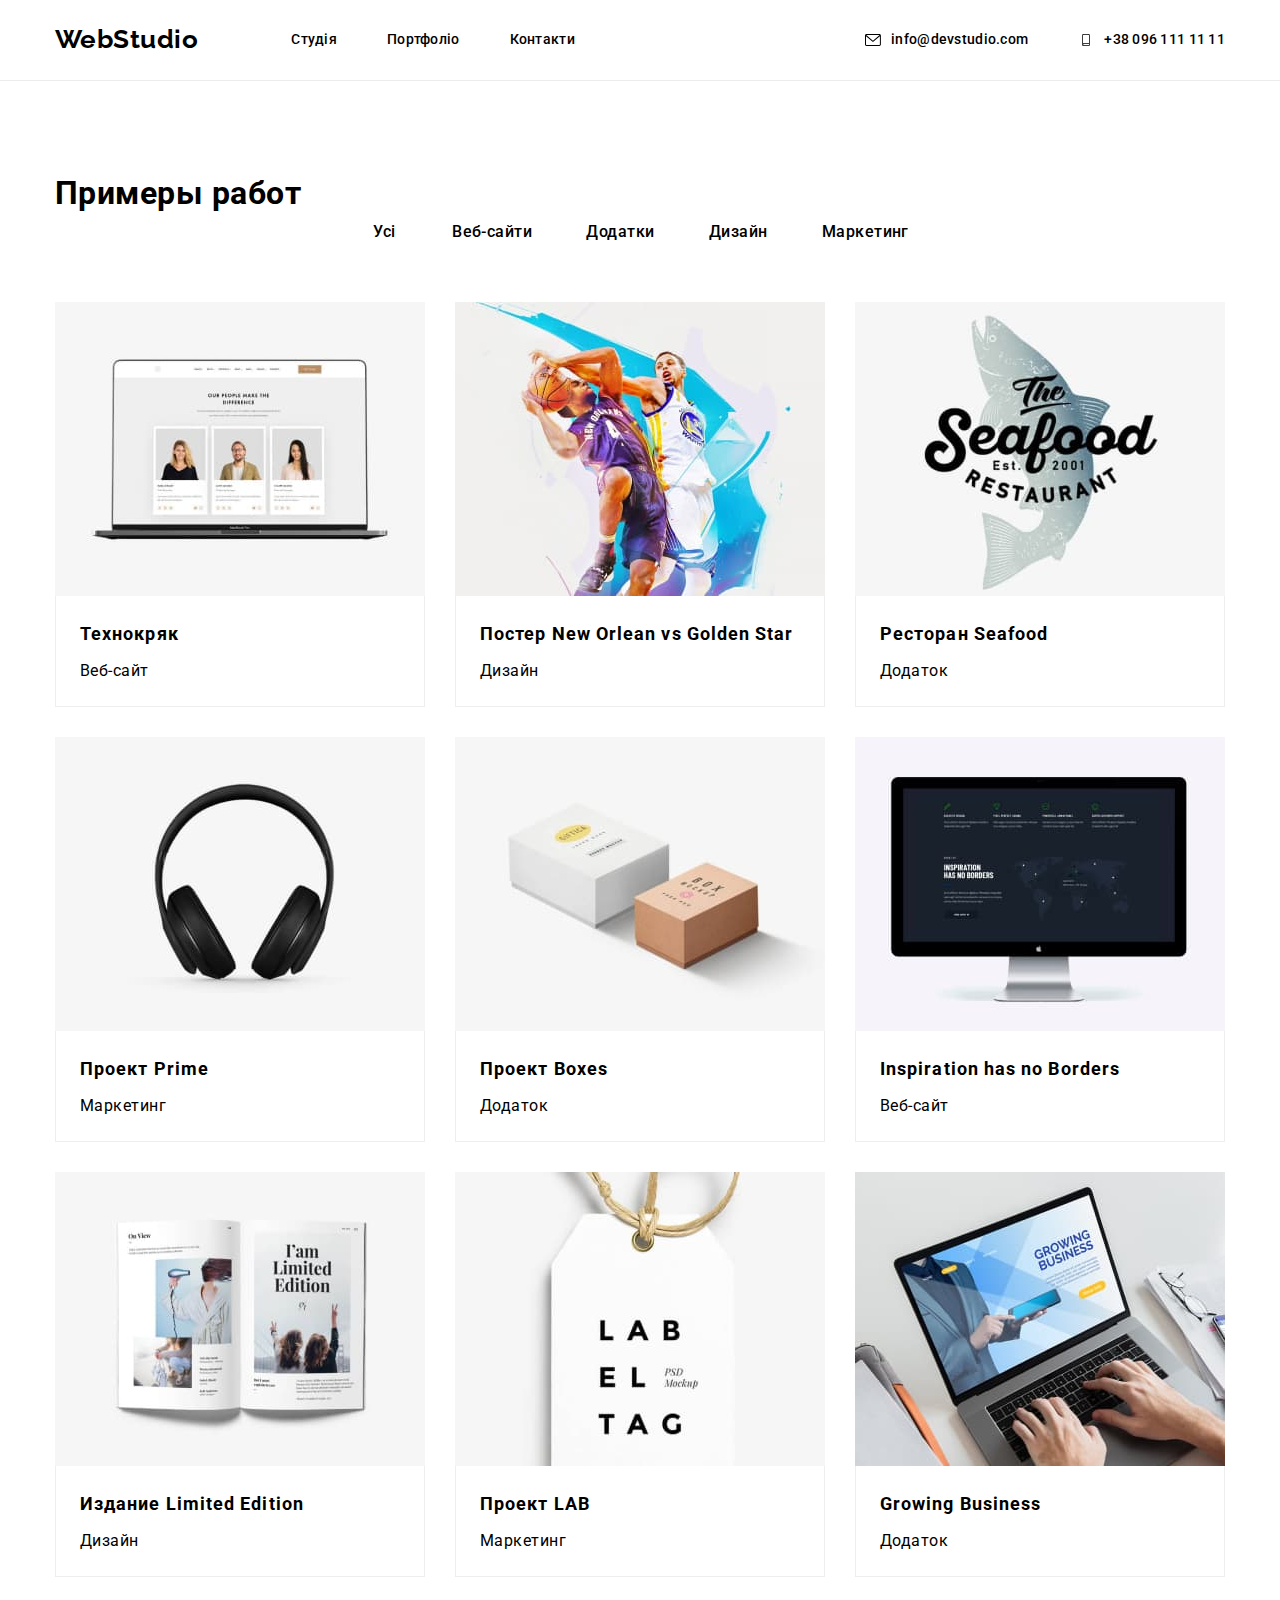
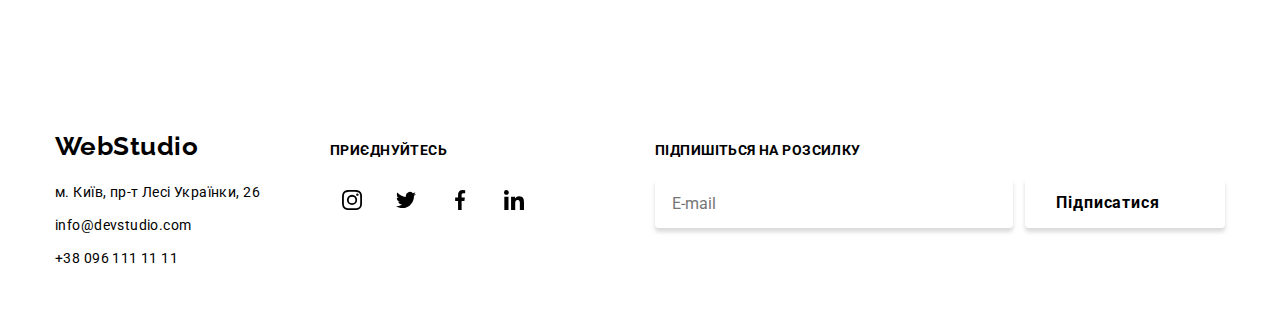
==== portfolio.html @ 13241684 "add new folders" ====
<!DOCTYPE html>
<html lang="uk">
  <head>
    <meta charset="UTF-8" />
    <meta http-equiv="X-UA-Compatible" content="IE=edge" />
    <meta name="viewport" content="width=device-width, initial-scale=1.0" />
    <title>Студія</title>
    <link rel="preconnect" href="https://fonts.googleapis.com" />
    <link rel="preconnect" href="https://fonts.gstatic.com" crossorigin />
    <link
      href="https://fonts.googleapis.com/css2?family=Raleway:wght@700&family=Roboto:wght@400;500;700;900&display=swap"
      rel="stylesheet"
    />
    <link
      rel="stylesheet"
      href="https://cdnjs.cloudflare.com/ajax/libs/modern-normalize/1.1.0/modern-normalize.min.css"
    />
    <link rel="stylesheet" href="./css/styles.css" />
  </head>
  <body>
    <!--Шапка-->
    <header class="header">
      <div class="container header-container">
        <nav class="header-nav">
          <a class="logo" href="./index.html" lang="en"
            >Web<span class="logo-studio">Studio</span>
          </a>
          <ul class="header-list list">
            <li class="header-item">
              <a class="header-link link" href="./index.html">Студія</a>
            </li>
            <li class="header-item">
              <a class="header-link current link" href="./portfolio.html">Портфоліо</a>
            </li>
            <li class="header-item">
              <a class="header-link link" href="#">Контакти</a>
            </li>
          </ul>
        </nav>
        <div class="header-conect">
          <ul class="header-contacts list">
            <li class="header-contacts-item">
              <a class="header-contacts-list link" href="mailto:info@devstudio.com">
                <svg class="mail-icon" width="16" height="12">
                  <use href="./images/symbol-defs.svg#icon-mail"></use>
                </svg>
                info@devstudio.com
              </a>
            </li>
            <li class="header-contacts-item">
              <a class="header-contacts-list link" href="tel:+380961111111">
                <svg class="phone-icon" width="16" height="12">
                  <use href="./images/symbol-defs.svg#icon-phone"></use>
                </svg>
                +38 096 111 11 11
              </a>
            </li>
          </ul>
        </div>
      </div>
    </header>
    <!-- Основной контент -->
    <main>
      <section class="portfolio-section">
        <div class="container">
          <h1 class="visually-hidden">Примеры работ</h1>
          <ul class="portfolio-btn-list list">
            <li class="portfolio-btn-item">
              <button class="portfolio-btn" type="button">Усі</button>
            </li>
            <li class="portfolio-btn-item">
              <button class="portfolio-btn" type="button">Веб-сайти</button>
            </li>
            <li class="portfolio-btn-item">
              <button class="portfolio-btn" type="button">Додатки</button>
            </li>
            <li class="portfolio-btn-item">
              <button class="portfolio-btn" type="button">Дизайн</button>
            </li>
            <li class="portfolio-btn-item">
              <button class="portfolio-btn" type="button">Маркетинг</button>
            </li>
          </ul>
          <ul class="portfolio-list list">
            <li class="portfolio-item">
              <a href="#" class="portfolio-link link">
                <div class="portfolio-thumb">
                  <img
                    src="./images/tekhnokriak.jpg"
                    alt="открытый ноутбук с сайтом Технокряк"
                    width="370"
                    height="294"
                  />
                  <p class="description">
                    Ресурс пропонує комплексні пропозиції з різним рівнем функціоналу та сервісів.
                    Все це дозволить відвідувачу отримати вичерпні відомості про компанію чи
                    приватну особу.
                  </p>
                </div>
                <div class="portfolio-container">
                  <h2 class="portfolio-title">Технокряк</h2>
                  <p class="portfolio-text">Веб-сайт</p>
                </div>
              </a>
            </li>
            <li class="portfolio-item">
              <a href="#" class="portfolio-link link">
                <div class="portfolio-thumb">
                  <img
                    src="./images/poster.jpg"
                    alt="парни играют в баскетбол"
                    width="370"
                    height="294"
                  />
                  <p class="description">
                    Ресурс пропонує комплексні пропозиції з різним рівнем функціоналу та сервісів.
                    Все це дозволить відвідувачу отримати вичерпні відомості про компанію чи
                    приватну особу.
                  </p>
                </div>
                <div class="portfolio-container">
                  <h2 class="portfolio-title">Постер New Orlean vs Golden Star</h2>
                  <p class="portfolio-text">Дизайн</p>
                </div>
              </a>
            </li>
            <li class="portfolio-item">
              <a href="#" class="portfolio-link link">
                <div class="portfolio-thumb">
                  <img
                    src="./images/seafood.jpg"
                    alt="логотип ресторана Seafood"
                    width="370"
                    height="294"
                  />
                  <p class="description">
                    Ресурс пропонує комплексні пропозиції з різним рівнем функціоналу та сервісів.
                    Все це дозволить відвідувачу отримати вичерпні відомості про компанію чи
                    приватну особу.
                  </p>
                </div>
                <div class="portfolio-container">
                  <h2 class="portfolio-title">Ресторан Seafood</h2>
                  <p class="portfolio-text">Додаток</p>
                </div>
              </a>
            </li>
            <li class="portfolio-item">
              <a href="#" class="portfolio-link link">
                <div class="portfolio-thumb">
                  <img src="./images/prime.jpg" alt="наушники" width="370" height="294" />
                  <p class="description">
                    Ресурс пропонує комплексні пропозиції з різним рівнем функціоналу та сервісів.
                    Все це дозволить відвідувачу отримати вичерпні відомості про компанію чи
                    приватну особу.
                  </p>
                </div>
                <div class="portfolio-container">
                  <h2 class="portfolio-title">Проект Prime</h2>
                  <p class="portfolio-text">Маркетинг</p>
                </div>
              </a>
            </li>
            <li class="portfolio-item">
              <a href="#" class="portfolio-link link">
                <div class="portfolio-thumb">
                  <img src="./images/boxes.jpg" alt="две коробки" width="370" height="294" />
                  <p class="description">
                    Ресурс пропонує комплексні пропозиції з різним рівнем функціоналу та сервісів.
                    Все це дозволить відвідувачу отримати вичерпні відомості про компанію чи
                    приватну особу.
                  </p>
                </div>
                <div class="portfolio-container">
                  <h2 class="portfolio-title">Проект Boxes</h2>
                  <p class="portfolio-text">Додаток</p>
                </div>
              </a>
            </li>
            <li class="portfolio-item">
              <a href="#" class="portfolio-link link">
                <div class="portfolio-thumb">
                  <img
                    src="./images/monitor.jpg"
                    alt="компьютерный монитор"
                    width="370"
                    height="294"
                  />
                  <p class="description">
                    Ресурс пропонує комплексні пропозиції з різним рівнем функціоналу та сервісів.
                    Все це дозволить відвідувачу отримати вичерпні відомості про компанію чи
                    приватну особу.
                  </p>
                </div>
                <div class="portfolio-container">
                  <h2 class="portfolio-title">Inspiration has no Borders</h2>
                  <p class="portfolio-text">Веб-сайт</p>
                </div>
              </a>
            </li>
            <li class="portfolio-item">
              <a href="#" class="portfolio-link link">
                <div class="portfolio-thumb">
                  <img src="./images/book.jpg" alt="открытая книга" width="370" height="294" />
                  <p class="description">
                    Ресурс пропонує комплексні пропозиції з різним рівнем функціоналу та сервісів.
                    Все це дозволить відвідувачу отримати вичерпні відомості про компанію чи
                    приватну особу.
                  </p>
                </div>
                <div class="portfolio-container">
                  <h2 class="portfolio-title">Издание Limited Edition</h2>
                  <p class="portfolio-text">Дизайн</p>
                </div>
              </a>
            </li>
            <li class="portfolio-item">
              <a href="#" class="portfolio-link link">
                <div class="portfolio-thumb">
                  <img src="./images/lab.jpg" alt="этикетка LAB" width="370" height="294" />
                  <p class="description">
                    Ресурс пропонує комплексні пропозиції з різним рівнем функціоналу та сервісів.
                    Все це дозволить відвідувачу отримати вичерпні відомості про компанію чи
                    приватну особу.
                  </p>
                </div>
                <div class="portfolio-container">
                  <h2 class="portfolio-title">Проект LAB</h2>
                  <p class="portfolio-text">Маркетинг</p>
                </div>
              </a>
            </li>
            <li class="portfolio-item">
              <a href="#" class="portfolio-link link">
                <div class="portfolio-thumb">
                  <img
                    src="./images/business.jpg"
                    alt="человек работает на макбуке"
                    width="370"
                    height="294"
                  />
                  <p class="description">
                    Ресурс пропонує комплексні пропозиції з різним рівнем функціоналу та сервісів.
                    Все це дозволить відвідувачу отримати вичерпні відомості про компанію чи
                    приватну особу.
                  </p>
                </div>
                <div class="portfolio-container">
                  <h2 class="portfolio-title">Growing Business</h2>
                  <p class="portfolio-text">Додаток</p>
                </div>
              </a>
            </li>
          </ul>
        </div>
      </section>
    </main>
    <footer class="footer">
      <div class="container-footer container">
        <div class="address-container">
          <a class="footer-logo" href="./index.html" lang="en"
            >Web<span class="logo-white">Studio</span>
          </a>
          <address class="footer-addres">
            <ul class="footer-contacts-list list">
              <li class="footer-contacts-item">
                <a
                  class="footer-addres-link link"
                  href="https://goo.gl/maps/2r5H82L8zbBqU4vVA"
                  target="_blank"
                  rel="noopener noreferrer nofollow"
                  >м. Київ, пр-т Лесі Українки, 26</a
                >
              </li>
              <li class="footer-contacts-item">
                <a class="footer-contacts-link link" href="mailto:info@devstudio.com"
                  >info@devstudio.com</a
                >
              </li>
              <li class="footer-contacts-item">
                <a class="footer-contacts-link link" href="tel:+380961111111">+38 096 111 11 11</a>
              </li>
            </ul>
          </address>
        </div>
        <div class="join">
          <p class="join-title">приєднуйтесь</p>
          <ul class="join-list list">
            <li class="join-item">
              <a class="join-soc-link" href="#">
                <svg class="join-icon" width="20px" height="20px">
                  <use href="./images/symbol-defs.svg#icon-instagram"></use>
                </svg>
              </a>
            </li>
            <li class="join-item">
              <a class="join-soc-link" href="#">
                <svg class="join-icon" width="20px" height="20px">
                  <use href="./images/symbol-defs.svg#icon-twitter"></use>
                </svg>
              </a>
            </li>
            <li class="join-item">
              <a class="join-soc-link" href="#">
                <svg class="join-icon" width="20px" height="20px">
                  <use href="./images/symbol-defs.svg#icon-facebook"></use>
                </svg>
              </a>
            </li>
            <li class="join-item">
              <a class="join-soc-link" href="#">
                <svg class="join-icon" width="20px" height="20px">
                  <use href="./images/symbol-defs.svg#icon-linkedin"></use>
                </svg>
              </a>
            </li>
          </ul>
        </div>
        <div class="footer-submit">
          <p class="footer-submit-text">Підпишіться на розсилку</p>
          <form class="footer-submit-form">
            <label class="footer-submit-label" for="mail"></label>
            <input
              class="footer-submit-input"
              type="email"
              name="email"
              id="mail"
              required
              placeholder="E-mail"
            />
            <button class="footer-submit-btn" type="submit">
              Підписатися
              <svg class="footer-modal-icon" width="24px" height="24px">
                <use href="./images/symbol-defs.svg#icon-icon-send"></use>
              </svg>
            </button>
          </form>
        </div>
      </div>
    </footer>
  </body>
</html>
---- css/styles.css ----
body {
  font-family: 'Roboto', sans-serif;
  letter-spacing: 0.03em;
  background-color: var(--white-background-color);
  color: var(--main-text-color);
}
/*--- убираем точки у списков ---*/
.list {
  list-style: none;
}
/*--- убираем подчеркивание ссылок ---*/
.link,
.logo {
  text-decoration: none;
}

/*---кнопки---*/
.hero-btn,
.portfolio-btn {
  font-family: inherit;
  cursor: pointer;
}
/*---глобальный сброс margin, padding */
p,
h1,
h2,
h3,
h4,
h5,
h6 {
  margin: 0;
}

ul,
ol {
  margin: 0;
  padding-left: 0;
  list-style: none;
}

a {
  color: currentColor;
  text-decoration: none;
}

img {
  display: block;
  max-width: 100%;
  height: auto;
}

.container {
  width: 1200px;
  margin-left: auto;
  margin-right: auto;
  padding-left: 15px;
  padding-right: 15px;
  /*outline: 2px solid tomato;*/
}
/*--шапка--*/
/*---логотип---*/
.logo {
  font-family: 'Raleway', sans-serif;
  font-weight: 700;
  font-size: 26px;
  line-height: 1.19;
  color: var(--accent-color);
  align-items: center;
  text-align: center;
  margin-right: 93px;
  padding-top: 24px;
  padding-bottom: 25px;
}
.logo-studio {
  color: var(--black-logo-color);
}
.header {
  border-bottom: 1px solid #ececec;
}
.header-nav {
  display: flex;
  align-items: center;
}
.header-container {
  display: flex;
  align-items: center;
}
.header-list {
  display: flex;
  gap: 50px;
}
.header-link,
.header-contacts-list {
  display: block;
  padding-top: 32px;
  padding-bottom: 32px;
}
.header-link {
  font-weight: 500;
  font-size: 14px;
  line-height: 1.14;
  letter-spacing: 0.02em;
  transition-property: color;
  transition-duration: 250ms;
  transition-timing-function: var(--transition-timing-main);
  color: var(--main-text-color);
}
.header-contacts-list {
  font-weight: 500;
  font-size: 14px;
  line-height: 1.14;
  letter-spacing: 0.02em;
  transition-property: color;
  transition-duration: 250ms;
  transition-timing-function: var(--transition-timing-main);
  color: var(--secondary-text-color);
}
.header-link:hover,
.header-link:focus,
.header-contacts-list:hover,
.header-contacts-list:focus {
  color: var(--accent-color);
}
.header-link.current {
  color: var(--accent-color);
}
.header-conect {
  margin-left: auto;
}
.header-contacts {
  display: flex;
  align-items: center;
  gap: 50px;
  font-weight: 500;
  line-height: 1.14;
  letter-spacing: 0.02em;
  color: var(--secondary-text-color);
}
.header-contacts-list {
  display: flex;
  align-items: center;
}
.phone-icon,
.mail-icon {
  margin-right: 10px;
  fill: currentColor;
}
.mail-link,
.phone-link {
  fill: currentColor;
}
.current::after {
  content: '';
  display: block;
  position: absolute;
  left: 0;
  bottom: -1px;
  width: 100%;
  height: 4px;
  border-radius: 2px;
  background-color: var(--accent-color);
}
.header-link {
  position: relative;
}
/*---герой---*/

.section-hero {
  text-align: center;
  padding: 200px 0;
  background-color: var(--hero-background-color);
  background-repeat: no-repeat;
  background-position: center;
  background-size: cover;
  background-image: linear-gradient(rgba(47, 48, 58, 0.4), rgba(47, 48, 58, 0.4)),
    url(../images/img-hero.jpg);
}
/*---hero-overlay---*/
.overlay {
  height: 600px;
  max-width: 1600px;
  margin-right: auto;
  margin-left: auto;
}
.hero-title {
  max-width: 696px;
  margin: auto;
  margin-bottom: 30px;
  font-weight: 900;
  font-size: 44px;
  line-height: 1.36;
  letter-spacing: 0.06em;
  text-transform: uppercase;
  color: var(--white-text-color);
}

.hero-btn {
  display: inline-block;
  padding: 10px 32px;
  font-weight: 700;
  font-size: 16px;
  line-height: 1.88;
  align-items: center;
  text-align: center;
  letter-spacing: 0.06em;
  background-color: var(--accent-color);
  color: var(--white-text-color);
  box-shadow: 0px 4px 4px rgba(0, 0, 0, 0.15);
  border-radius: 4px;
  border: none;
}
.hero-btn:hover,
.hero-btn:focus {
  background-color: var(--bg-active-color);
  color: var(--white-text-color);
}

/*---приемущества---*/
.section-features {
  padding-top: 94px;
  padding-bottom: 94px;
}
.features-list {
  display: flex;
  gap: 30px;
}
.features-item {
  max-width: 270px;
}
.features-item::before {
  display: block;
  content: '';
  height: 120px;
  background-size: 70px;
  background-repeat: no-repeat;
  background-position: center;
  background-color: var(--bg-features-icon);
  margin-bottom: 30px;
  border-radius: 4px;
}
.icon-antena::before {
  background-image: url(../images/antena.svg);
}
.icon-clock::before {
  background-image: url(../images/clock.svg);
}
.icon-diagram::before {
  background-image: url(../images/diagram.svg);
}
.icon-astronaut::before {
  background-image: url(../images/astronaut.svg);
}
.features-title {
  margin-bottom: 10px;
  font-weight: 700;
  font-size: 14px;
  line-height: 1.14;
  text-transform: uppercase;
}
.features-text {
  font-weight: 400;
  font-size: 14px;
  line-height: 1.71;
  letter-spacing: 0.03em;
  color: var(--secondary-text-color);
}
/*---чем мы занимаемся---*/
.section-gallery {
  padding-bottom: 94px;
}
.section-title {
  text-align: center;
  /*width: 366px;*/
  margin-bottom: 50px;
  font-weight: 700;
  font-size: 36px;
  line-height: 1.16;
  letter-spacing: 0.03em;
  color: var(--main-text-color);
}
.gallery-list {
  display: flex;
  gap: 30px;
}
.gallery-item {
  position: relative;
}
.gallery-text {
  position: absolute;
  bottom: 0;
  width: 100%;
  height: 70px;
  font-weight: 700;
  line-height: 1.14;
  display: flex;
  align-items: center;
  justify-content: center;
  text-transform: uppercase;
  color: var(--team-background-color);
  background: rgba(47, 48, 58, 0.8);
  box-shadow: 0px 4px 4px rgba(0, 0, 0, 0.25);
}
/*---наша команда---*/

.section-team {
  padding-top: 94px;
  padding-bottom: 94px;
  background-color: var(--team-background-color);
}
.team-title {
  text-align: center;
  /*width: 264px;*/
  margin-bottom: 50px;
  font-weight: 700;
  font-size: 36px;
  line-height: 1.16;
  letter-spacing: 0.03em;
  color: var(--main-text-color);
}
.team-list {
  display: flex;
  gap: 30px;
}
.team-item {
  width: calc((100% - 90px) / 4);
  box-shadow: 0px 1px 3px rgba(0, 0, 0, 0.12), 0px 1px 1px rgba(0, 0, 0, 0.14),
    0px 2px 1px rgba(0, 0, 0, 0.2);
  border-radius: 0px 0px 4px 4px;
  background-color: var(--white-background-color);
}
.worker-soc-list {
  display: flex;
  justify-content: center;
  gap: 10px;
}
.worker-soc-link {
  width: 44px;
  height: 44px;
  border-radius: 50%;
  display: flex;
  justify-content: center;
  align-items: center;
  transition-property: background-color;
  transition-duration: 250ms;
  transition-timing-function: var(--transition-timing-main);
}
.team-worker {
  margin-bottom: 10px;
  font-weight: 500;
  font-size: 16px;
  line-height: 1.19;
  text-align: center;
  letter-spacing: 0.03em;
  color: var(--main-text-color);
}
.team-job {
  font-size: 16px;
  line-height: 1.19;
  text-align: center;
  letter-spacing: 0.03em;
  color: var(--secondary-text-color);
}
.worker-soc-list {
  display: flex;
  justify-content: center;
  gap: 10px;
}
.worker-soc-link {
  width: 44px;
  height: 44px;
  border-radius: 50%;
  display: flex;
  justify-content: center;
  align-items: center;
  color: var(--main-icon-color);
}
.worker-soc-link:hover,
.worker-soc-link:focus {
  background-color: var(--accent-color);
  color: var(--white-text-color);
}
.team-icon {
  fill: currentColor;
}
.container-job {
  padding: 30px 0;
}
/*---постійні клієнти---*/
.section-clients {
  padding: 94px 0;
}
.section-title {
  margin-bottom: 50px;
  font-weight: 700;
  font-size: 36px;
  line-height: 1.16;
  text-align: center;
  color: var(--main-text-color);
}
.clients-list {
  display: flex;
  justify-content: center;
  gap: 30px;
}
.clients-item {
  width: calc((100% - 150px) / 6);
}

.clients-link {
  width: 170px;
  height: 92px;
  border: 1px solid #afb1b8;
  border-radius: 4px;
  display: flex;
  justify-content: center;
  align-items: center;
  transition-property: border, color;
  transition-duration: 250ms;
  transition-timing-function: var(--transition-timing-main);
  color: var(--main-icon-color);
}
.clients-icon {
  fill: currentColor;
}
.clients-link:hover,
.clients-link:focus {
  border: 1px solid var(--accent-color);
  color: var(--accent-color);
}
/*---футер---*/
/*---логотип---*/
.container-footer {
  display: flex;
  align-items: baseline;
}
.address-container {
  margin-right: 70px;
}
.logo-white {
  color: var(--white-text-color);
}

.footer {
  padding: 60px 0;
  background-color: var(--hero-background-color);
}
.footer-logo {
  font-family: 'Raleway';
  font-weight: 700;
  font-size: 26px;
  line-height: 1.19;
  color: var(--accent-color);
}
.footer-contacts-list {
  margin-top: 20px;
}
.footer-addres {
  margin-top: 20px;
}
.footer-contacts-item:not(:last-child) {
  margin-bottom: 9px;
}

.footer-addres-link {
  font-style: normal;
  font-size: 14px;
  line-height: 1.71;
  letter-spacing: 0.03em;
  transition-property: color;
  transition-duration: 250ms;
  transition-timing-function: var(--transition-timing-main);
  color: var(--white-text-color);
}
.footer-contacts-link {
  font-style: normal;
  font-size: 14px;
  line-height: 1.71;
  letter-spacing: 0.03em;
  transition-property: color;
  transition-duration: 250ms;
  transition-timing-function: var(--transition-timing-main);
  color: var(--footer-text-color);
}

.footer-addres-link:hover,
.footer-addres-link:focus,
.footer-contacts-link:hover,
.footer-contacts-link:focus {
  color: var(--accent-color);
}
/*---присоединяйтесь---*/
.join {
  width: 206px;
  height: 80px;
  display: block;
}
.join-title {
  margin-bottom: 20px;
  font-weight: 700;
  font-size: 14px;
  line-height: 1.14;
  letter-spacing: 0.03em;
  text-transform: uppercase;
  color: var(--white-text-color);
}
.join-list {
  display: flex;
  justify-content: center;
  gap: 10px;
}
.join-item {
  width: calc((100% - 30px) / 4);
}
.join-soc-link {
  display: flex;
  width: 44px;
  height: 44px;
  border-radius: 50%;
  justify-content: center;
  align-items: center;
  transition-property: background-color;
  transition-duration: 250ms;
  transition-timing-function: var(--transition-timing-main);
  background-color: rgba(255, 255, 255, 0.1);
}
.join-icon {
  fill: var(--white-text-color);
}
.join-soc-link:hover,
.join-soc-link:focus {
  background-color: var(--accent-color);
}
/*---футер форм---*/
.footer-submit {
  margin-left: auto;
}
.footer-submit-text {
  margin-bottom: 20px;
  font-weight: 700;
  font-size: 14px;
  line-height: 1.14;
  letter-spacing: 0.03em;
  text-transform: uppercase;
  color: var(--white-background-color);
}
.footer-submit-form {
  display: flex;
}
.footer-submit-input {
  width: 358px;
  height: 50px;
  padding-left: 16px;
  margin-right: 12px;
  border: 1px solid rgba(255, 255, 255, 0.3);
  box-shadow: 0px 4px 4px rgba(0, 0, 0, 0.15);
  border-radius: 4px;
  background-color: var(--hero-background-color);
  color: rgba(255, 255, 255, 0.6);
}
.footer-submit-btn {
  display: inline-flex;
  align-items: center;
  justify-content: center;
  width: 200px;
  height: 50px;
  font-weight: 700;
  font-size: 16px;
  line-height: 1.88;
  gap: 10px;
  letter-spacing: 0.06em;
  color: var(--white-background-color);
  background-color: var(--accent-color);
  box-shadow: 0px 4px 4px rgba(0, 0, 0, 0.15);
  border-radius: 4px;
  border: none;
}

/*---портфолио---*/
.portfolio-section {
  padding: 94px 0;
}
.portfolio-btn-list {
  display: flex;
  justify-content: center;
  gap: 8px;
  margin-bottom: 50px;
}
.portfolio-btn {
  display: inline-block;
  min-width: 73px;
  border-radius: 4px;
  border: 1px solid transparent;
  padding: 6px 22px;
  font-family: 'Roboto', sans-serif;
  font-weight: 500;
  font-size: 16px;
  line-height: 1.63;
  letter-spacing: 0.03em;
  transition-property: color, background-color, box-shadow;
  transition-duration: 250ms;
  transition-timing-function: var(--transition-timing-main);
  background-color: var(--team-background-color);
  color: var(--main-text-color);
  cursor: pointer;
}

.portfolio-btn:hover,
.portfolio-btn:focus {
  background-color: var(--accent-color);
  color: var(--white-text-color);
  box-shadow: 0px 3px 1px rgba(0, 0, 0, 0.1), 0px 1px 2px rgba(0, 0, 0, 0.08),
    0px 2px 2px rgba(0, 0, 0, 0.12);
}
.portfolio-list {
  display: flex;
  flex-wrap: wrap;
  gap: 30px;
}
.portfolio-item {
  width: calc((100% - 60px) / 3);
  /*box-shadow: 0px 4px 4px rgba(0, 0, 0, 0.25);*/
}
.portfolio-container {
  border: 1px solid #eeeeee;
  padding: 20px 24px;
  border-top: 0;
}
.portfolio-link {
  display: block;
}
.portfolio-link:hover,
.portfolio-link:focus {
  box-shadow: 0px 1px 1px rgba(0, 0, 0, 0.12), 0px 4px 4px rgba(0, 0, 0, 0.06),
    1px 4px 6px rgba(0, 0, 0, 0.16);
}
.portfolio-title {
  margin-bottom: 4px;
  font-weight: 700;
  font-size: 18px;
  line-height: 2;
  letter-spacing: 0.06em;
  color: var(--main-text-color);
}

.portfolio-text {
  font-size: 16px;
  line-height: 1.87;
  color: var(--secondary-text-color);
}
.portfolio-thumb {
  position: relative;
  overflow: hidden;
}
.description {
  position: absolute;
  bottom: 0;
  right: 0;
  width: 100%;
  font-size: 18px;
  line-height: 1.56;
  text-align: left;
  justify-content: center;
  padding: 63px 23px;
  color: var(--white-background-color);
  background: rgba(33, 150, 243, 0.9);
  transition-property: transform;
  transform: translatey(101%);
  transition-duration: 250ms;
  transition-timing-function: var(--transition-timing-main);
}
.portfolio-link:hover .description,
.portfolio-link:hover .description {
  transform: translatey(0);
}
/*---модальное окно---*/

.backdrop {
  width: 100%;
  height: 100%;
  position: fixed;
  top: 0;
  background-color: rgba(0, 0, 0, 0.2);
  box-shadow: 0px 1px 3px rgba(0, 0, 0, 0.12), 0px 1px 1px rgba(0, 0, 0, 0.14),
    0px 2px 1px rgba(0, 0, 0, 0.2);
  transition: opacity 300ms linear, visibility 300ms linear;
}

.modal {
  width: 528px;
  min-height: 581px;
  background-color: var(--white-background-color);
  position: absolute;
  padding: 40px;
  top: 50%;
  left: 50%;
  transform: translate(-50%, -50%) scaleY(1);
  transition: transform 300ms linear;
}
.backdrop.is-hidden .modal {
  transform: translate(-50%, -50%) scaleY(0);
}
.modal-btn {
  width: 30px;
  height: 30px;
  border: 1px solid rgba(0, 0, 0, 0.1);
  border-radius: 50%;
  background-color: transparent;
  position: absolute;
  right: 4px;
  top: 4px;
  margin-top: 8px;
  margin-right: 8px;
  display: flex;
  align-items: center;
  justify-items: center;
  cursor: pointer;
}
.modal-btn :hover {
  fill: var(--accent-color);
}
.backdrop.is-hidden {
  opacity: 0;
  visibility: hidden;
  pointer-events: none;
}
.modal-title {
  margin-bottom: 12px;
  font-weight: 700;
  font-size: 20px;
  line-height: 1.15;
  text-align: center;
  color: var(--main-text-color);
}
.main-form {
  display: block;
}
.form-input {
  width: 100%;
  height: 40px;
  padding-left: 42px;
  border: 1px solid rgba(33, 33, 33, 0.2);
  border-radius: 4px;
  transition: outline-color 250ms cubic-bezier(0.4, 0, 0.2, 1);
}
.input-wrap {
  position: relative;
}
.input-icon {
  position: absolute;
  top: 50%;
  left: 12px;
  transform: translateY(-50%);
}
.form-input:focus {
  outline-color: var(--accent-color);
  cursor: pointer;
}
.form-input:focus + .input-icon {
  fill: var(--accent-color);
}
.form-input:hover,
.comment-text:hover {
  cursor: pointer;
}
.comment-text:focus {
  outline-color: var(--accent-color);
}
.form-lable {
  display: block;
  text-align: left;
  margin-bottom: 5px;
  font-size: 12px;
  line-height: 1.16;
  letter-spacing: 0.01em;
  color: var(--secondary-text-color);
}
.comment-text {
  padding: 12px 16px;
  resize: none;
  width: 100%;
  height: 120px;
  font-size: 12px;
  line-height: 1.16;
  letter-spacing: 0.01em;
  color: rgba(117, 117, 117, 0.5);
  border: 1px solid rgba(33, 33, 33, 0.2);
  border-radius: 4px;
  transition: outline-color 250ms cubic-bezier(0.4, 0, 0.2, 1);
}
.form-field {
  position: relative;
  display: flex;
  flex-direction: column;
  margin-bottom: 10px;
}

.modal-input-policy {
  display: flex;
  align-items: center;
  justify-content: center;
  margin-top: 20px;
  margin-bottom: 30px;
}
.policy-text-main {
  display: flex;
  align-items: center;
  justify-content: center;
  font-size: 14px;
  line-height: 1.71;
  color: var(--secondary-text-color);
}
.policy-text-main span {
  display: flex;
  align-items: center;
  justify-content: center;
  width: 16px;
  height: 15px;
  margin-right: 5px;
  border: 2px solid #212121;
  border-radius: 3px;
  transition: background-color 250ms cubic-bezier(0.4, 0, 0.2, 1),
    border 250ms cubic-bezier(0.4, 0, 0.2, 1);
  fill: transparent;
}
.policy-input:checked + .policy-text-main span {
  background-color: var(--accent-color);
  border-color: transparent;
  fill: var(--white-background-color);
}
.policy-link {
  text-decoration: underline;
  color: var(--accent-color);
}
.modal-button {
  display: block;
  margin: 0 auto;
  font-weight: 700;
  font-size: 16px;
  line-height: 1.88;
  letter-spacing: 0.06em;
  padding: 10px 52px;
  color: var(--white-background-color);
  background-color: var(--bg-active-color);
  box-shadow: 0px 4px 4px rgba(0, 0, 0, 0.15);
  border-radius: 4px;
  border: none;
  cursor: pointer;
}
.modal-button:hover,
.modal-button :focus {
  background-color: #188ce8;
}
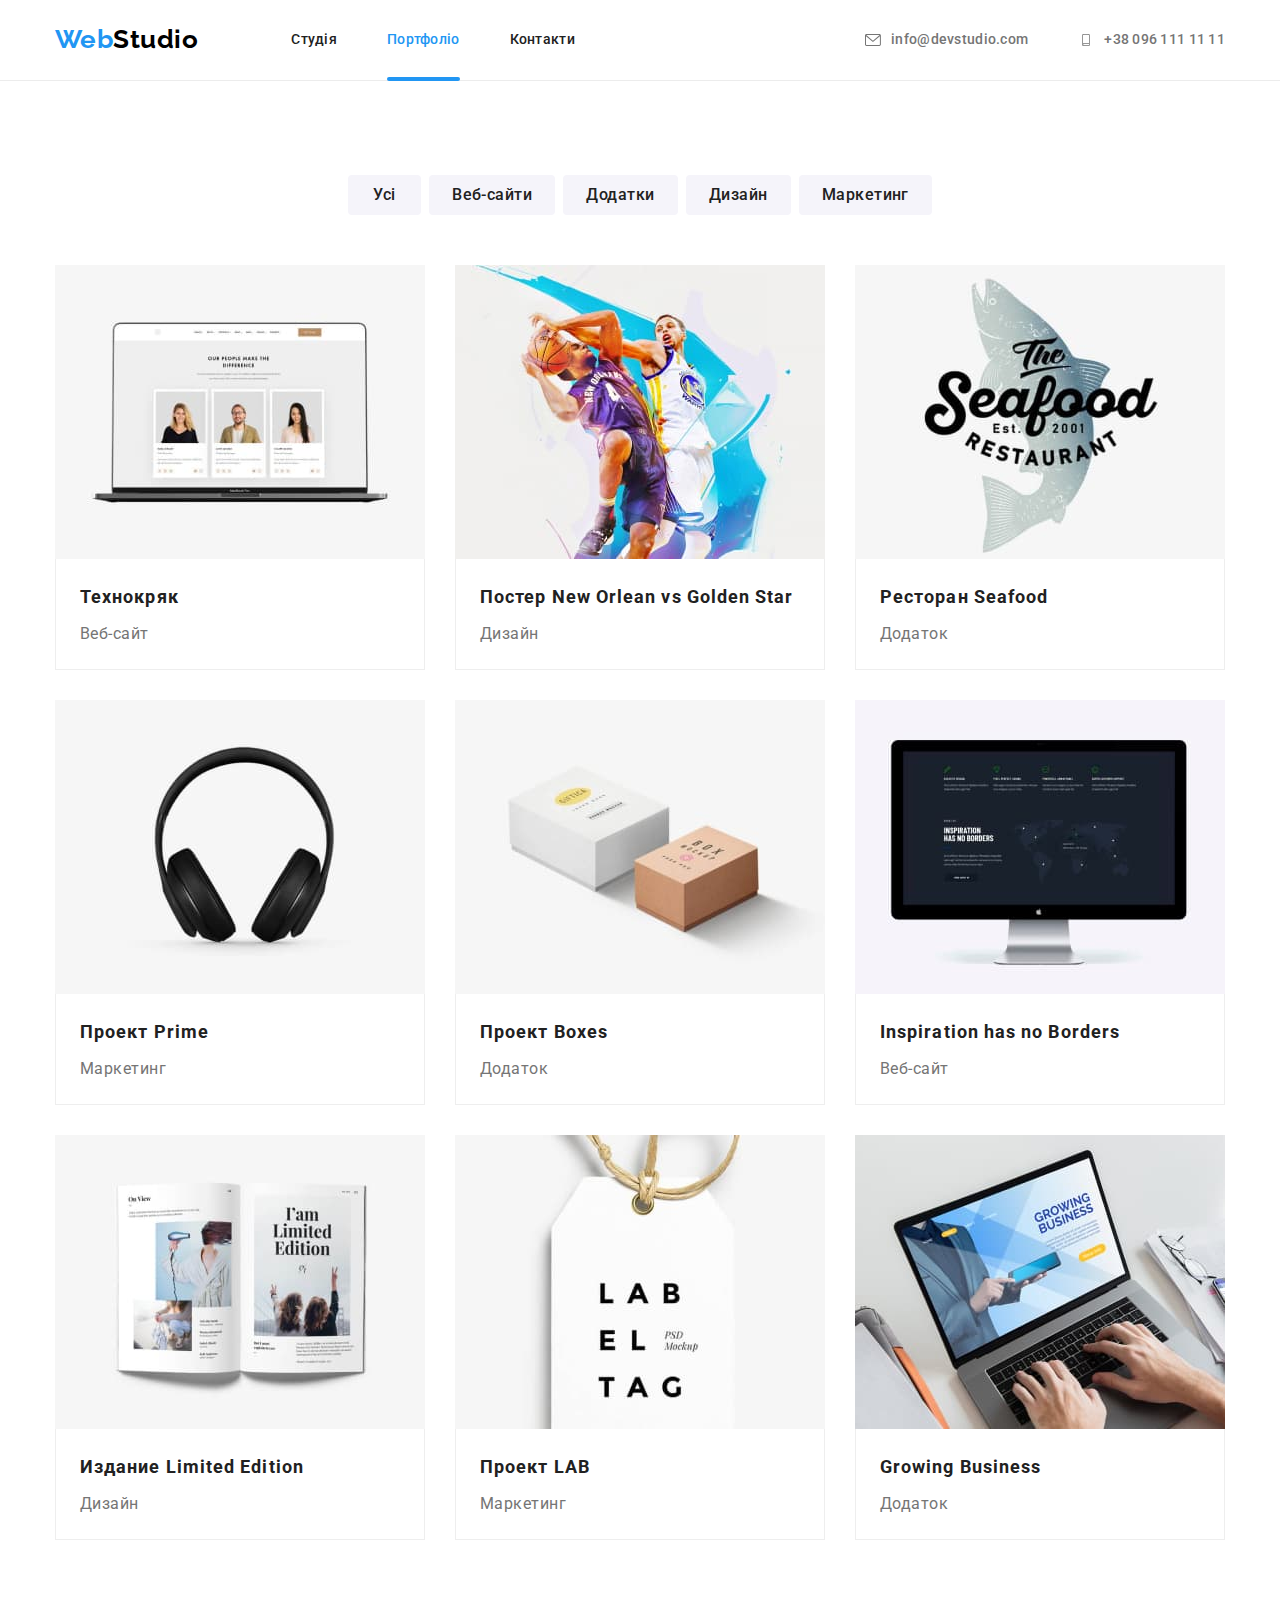
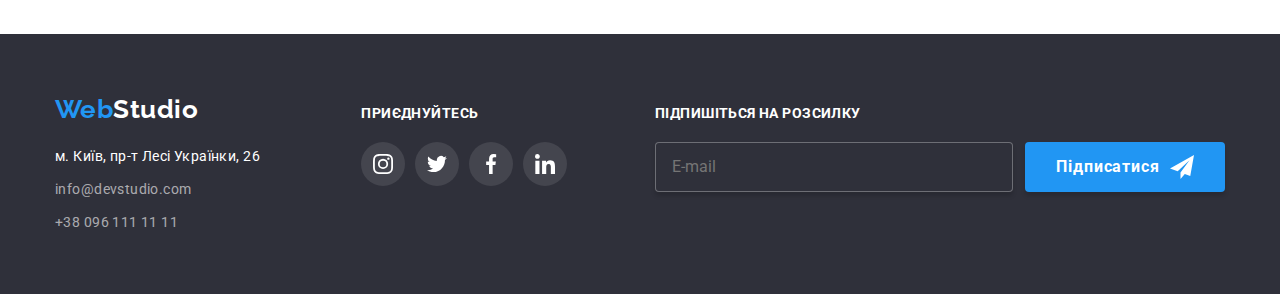
==== commit 2f6a70a8: "work with BEM" ====
--- a/portfolio.html
+++ b/portfolio.html
@@ -15,48 +15,47 @@
       rel="stylesheet"
       href="https://cdnjs.cloudflare.com/ajax/libs/modern-normalize/1.1.0/modern-normalize.min.css"
     />
-    <link rel="stylesheet" href="./css/styles.css" />
+    <link rel="stylesheet" href="./css/main.min.css" />
   </head>
   <body>
     <!--Шапка-->
     <header class="header">
-      <div class="container header-container">
-        <nav class="header-nav">
-          <a class="logo" href="./index.html" lang="en"
-            >Web<span class="logo-studio">Studio</span>
+      <div class="container header__container">
+        <nav class="navigation">
+          <a class="logo navigation__logo" href="./index.html" lang="en"
+            >Web<span class="logo__part logo__part--black">Studio</span>
           </a>
-          <ul class="header-list list">
-            <li class="header-item">
-              <a class="header-link link" href="./index.html">Студія</a>
-            </li>
-            <li class="header-item">
-              <a class="header-link current link" href="./portfolio.html">Портфоліо</a>
-            </li>
-            <li class="header-item">
-              <a class="header-link link" href="#">Контакти</a>
+          <ul class="menu list">
+            <li class="menu__item">
+              <a class="menu__link link" href="./index.html">Студія</a>
+            </li>
+            <li class="menu__item">
+              <a class="menu__link current link" href="./portfolio.html">Портфоліо</a>
+            </li>
+            <li class="menu__item">
+              <a class="menu__link link" href="#">Контакти</a>
             </li>
           </ul>
         </nav>
-        <div class="header-conect">
-          <ul class="header-contacts list">
-            <li class="header-contacts-item">
-              <a class="header-contacts-list link" href="mailto:info@devstudio.com">
-                <svg class="mail-icon" width="16" height="12">
-                  <use href="./images/symbol-defs.svg#icon-mail"></use>
-                </svg>
-                info@devstudio.com
-              </a>
-            </li>
-            <li class="header-contacts-item">
-              <a class="header-contacts-list link" href="tel:+380961111111">
-                <svg class="phone-icon" width="16" height="12">
-                  <use href="./images/symbol-defs.svg#icon-phone"></use>
-                </svg>
-                +38 096 111 11 11
-              </a>
-            </li>
-          </ul>
-        </div>
+
+        <ul class="connect header__connect list">
+          <li class="connect__item">
+            <a class="connect__list link" href="mailto:info@devstudio.com">
+              <svg class="connect__mail-icon" width="16" height="12">
+                <use href="./images/symbol-defs.svg#icon-mail"></use>
+              </svg>
+              info@devstudio.com
+            </a>
+          </li>
+          <li class="connect__item">
+            <a class="connect__list link" href="tel:+380961111111">
+              <svg class="connect__phone-icon" width="16" height="12">
+                <use href="./images/symbol-defs.svg#icon-phone"></use>
+              </svg>
+              +38 096 111 11 11
+            </a>
+          </li>
+        </ul>
       </div>
     </header>
     <!-- Основной контент -->
@@ -258,8 +257,8 @@
     <footer class="footer">
       <div class="container-footer container">
         <div class="address-container">
-          <a class="footer-logo" href="./index.html" lang="en"
-            >Web<span class="logo-white">Studio</span>
+          <a class="logo navigation__logo" href="./index.html" lang="en"
+            >Web<span class="logo__part logo__part--white">Studio</span>
           </a>
           <address class="footer-addres">
             <ul class="footer-contacts-list list">
--- a/css/main.min.css
+++ b/css/main.min.css
@@ -0,0 +1 @@
+:root{--main-text-color: #212121;--secondary-text-color: #757575;--white-text-color: #ffffff;--accent-color: #2196f3;--black-logo-color: #000000;--footer-text-color: rgba(255, 255, 255, 0.6);--white-background-color: #ffffff;--hero-background-color: #2f303a;--team-background-color: #f5f4fa;--bg-active-color: #188ce8;--bg-features-icon: #f5f4fa;--main-icon-color: #afb1b8;--transition-timing-main: cubic-bezier(0.4, 0, 0.2, 1)}body{font-family:"Roboto",sans-serif;letter-spacing:.03em;background-color:var(--white-background-color);color:var(--main-text-color)}.list{list-style:none}.link,.logo{text-decoration:none}.hero-btn,.portfolio-btn{font-family:inherit;cursor:pointer}p,h1,h2,h3,h4,h5,h6{margin:0}ul,ol{margin:0;padding-left:0;list-style:none}a{color:currentColor;text-decoration:none}img{display:block;max-width:100%;height:auto}.container{width:1200px;margin-left:auto;margin-right:auto;padding-left:15px;padding-right:15px}.visually-hidden{position:absolute;white-space:nowrap;width:1px;height:1px;overflow:hidden;border:0;padding:0;clip:rect(0 0 0 0);-webkit-clip-path:inset(50%);clip-path:inset(50%);margin:-1px}.logo{font-family:"Raleway";font-weight:700;font-size:26px;line-height:1.19;color:var(--accent-color);align-items:center;text-align:center;padding-top:24px;padding-bottom:25px}.navigation__logo{margin-right:93px}.logo__part--black{color:var(--black-logo-color)}.logo__part--white{color:var(--white-text-color)}.header{border-bottom:1px solid #ececec}.navigation{display:flex;align-items:center}.header__container{display:flex;align-items:center}.menu{display:flex;gap:50px}.menu__link,.connect__list{display:block;padding-top:32px;padding-bottom:32px}.menu__link{position:relative;font-weight:500;font-size:14px;line-height:1.14;letter-spacing:.02em;transition-property:color;transition-duration:250ms;transition-timing-function:var(--transition-timing-main);color:var(--main-text-color)}.menu__link:hover,.menu__link:focus{color:var(--accent-color)}.connect__list{display:flex;align-items:center;font-weight:500;font-size:14px;line-height:1.14;letter-spacing:.02em;transition-property:color;transition-duration:250ms;transition-timing-function:var(--transition-timing-main);color:var(--secondary-text-color)}.connect__list:hover,.connect__list:focus{color:var(--accent-color)}.menu__link.current{color:var(--accent-color)}.header__connect{margin-left:auto}.connect{display:flex;align-items:center;gap:50px;font-weight:500;line-height:1.14;letter-spacing:.02em;color:var(--secondary-text-color)}.connect__phone-icon,.connect__mail-icon{margin-right:10px;fill:currentColor}.mail-link,.phone-link{fill:currentColor}.current::after{content:"";display:block;position:absolute;left:0;bottom:-1px;width:100%;height:4px;border-radius:2px;background-color:var(--accent-color)}.hero{text-align:center;padding:200px 0;background-color:var(--hero-background-color);background-repeat:no-repeat;background-position:center;background-size:cover;background-image:linear-gradient(rgba(47, 48, 58, 0.4), rgba(47, 48, 58, 0.4)),url(../images/img-overlay.jpg)}.overlay{min-height:600px;max-width:1600px;margin-right:auto;margin-left:auto}.hero__title{max-width:696px;margin:auto;margin-bottom:30px;font-weight:900;font-size:44px;line-height:1.36;letter-spacing:.06em;text-transform:uppercase;color:var(--white-text-color)}.hero__btn{display:inline-block;padding:10px 32px;font-weight:700;font-size:16px;line-height:1.88;align-items:center;text-align:center;letter-spacing:.06em;background-color:var(--accent-color);color:var(--white-text-color);box-shadow:0px 4px 4px rgba(0,0,0,.15);border-radius:4px;border:none}.hero__btn:hover,.hero__btn:focus{background-color:var(--bg-active-color);color:var(--white-text-color)}.section-features{padding-top:94px;padding-bottom:94px}.features-list{display:flex;gap:30px}.features-item{max-width:270px}.features-item::before{display:block;content:"";height:120px;background-size:70px;background-repeat:no-repeat;background-position:center;background-color:var(--bg-features-icon);margin-bottom:30px;border-radius:4px}.icon-antena::before{background-image:url(../images/antena.svg)}.icon-clock::before{background-image:url(../images/clock.svg)}.icon-diagram::before{background-image:url(../images/diagram.svg)}.icon-astronaut::before{background-image:url(../images/astronaut.svg)}.features-title{margin-bottom:10px;font-weight:700;font-size:14px;line-height:1.14;text-transform:uppercase}.features-text{font-weight:400;font-size:14px;line-height:1.71;letter-spacing:.03em;color:var(--secondary-text-color)}.work{padding-bottom:94px}.work__title{margin-bottom:50px}.work__list{display:flex;gap:30px}.work__item{position:relative}.work__text{position:absolute;bottom:0;width:100%;height:70px;font-weight:700;line-height:1.14;display:flex;align-items:center;justify-content:center;text-transform:uppercase;color:var(--team-background-color);background:rgba(47,48,58,.8);box-shadow:0px 4px 4px rgba(0,0,0,.25)}.section-title{text-align:center;font-weight:700;font-size:36px;line-height:1.16;letter-spacing:.03em;color:var(--main-text-color)}.team{padding-top:94px;padding-bottom:94px;background-color:var(--team-background-color)}.team-title{margin-bottom:50px}.team__list{display:flex;gap:30px}.team__item{width:calc((100% - 90px)/4);box-shadow:0px 1px 3px rgba(0,0,0,.12),0px 1px 1px rgba(0,0,0,.14),0px 2px 1px rgba(0,0,0,.2);border-radius:0px 0px 4px 4px;background-color:var(--white-background-color)}.worker-soc-list{display:flex;justify-content:center;gap:10px}.socials__link{width:44px;height:44px;border-radius:50%;display:flex;justify-content:center;align-items:center;color:var(--main-icon-color);transition-property:background-color;transition-duration:250ms;transition-timing-function:var(--transition-timing-main)}.socials__link:hover,.socials__link:focus{background-color:var(--accent-color);color:var(--white-text-color)}.team-list__worker{margin-bottom:10px;font-weight:500;font-size:16px;line-height:1.19;text-align:center;letter-spacing:.03em;color:var(--main-text-color)}.team-list__job{font-size:16px;line-height:1.19;text-align:center;letter-spacing:.03em;color:var(--secondary-text-color)}.socials{display:flex;justify-content:center;gap:10px}.socials__icon{fill:currentColor}.team-list__workers{padding:30px 0}.clients{padding:94px 0}.clients__title{margin-bottom:50px;font-weight:700;font-size:36px;line-height:1.16;text-align:center;color:var(--main-text-color)}.clients__list{display:flex;justify-content:center;gap:30px}.clients__item{width:calc((100% - 150px)/6)}.clients__link{width:170px;height:92px;border:1px solid #afb1b8;border-radius:4px;display:flex;justify-content:center;align-items:center;transition-property:border,color;transition-duration:250ms;transition-timing-function:var(--transition-timing-main);color:var(--main-icon-color)}.clients__link:hover,.clients__link:focus{border:1px solid var(--accent-color);color:var(--accent-color)}.clients__icon{fill:currentColor}.container-footer{display:flex;align-items:baseline}.address-container{margin-right:70px}.footer{padding:60px 0;background-color:var(--hero-background-color)}.footer-logo{font-family:"Raleway";font-weight:700;font-size:26px;line-height:1.19;color:var(--accent-color)}.footer-contacts-list{margin-top:20px}.footer-addres{margin-top:20px}.footer-contacts-item:not(:last-child){margin-bottom:9px}.footer-addres-link{font-style:normal;font-size:14px;line-height:1.71;letter-spacing:.03em;transition-property:color;transition-duration:250ms;transition-timing-function:var(--transition-timing-main);color:var(--white-text-color)}.footer-addres-link:hover,.footer-addres-link:focus{color:var(--accent-color)}.footer-contacts-link{font-style:normal;font-size:14px;line-height:1.71;letter-spacing:.03em;transition-property:color;transition-duration:250ms;transition-timing-function:var(--transition-timing-main);color:var(--footer-text-color)}.footer-contacts-link:hover,.footer-contacts-link:focus{color:var(--accent-color)}.join{width:206px;height:80px;display:block}.join-title{margin-bottom:20px;font-weight:700;font-size:14px;line-height:1.14;letter-spacing:.03em;text-transform:uppercase;color:var(--white-text-color)}.join-list{display:flex;justify-content:center;gap:10px}.join-item{width:calc((100% - 30px)/4)}.join-soc-link{display:flex;width:44px;height:44px;border-radius:50%;justify-content:center;align-items:center;transition-property:background-color;transition-duration:250ms;transition-timing-function:var(--transition-timing-main);background-color:rgba(255,255,255,.1)}.join-soc-link:hover,.join-soc-link:focus{background-color:var(--accent-color)}.join-icon{fill:var(--white-text-color)}.footer-submit{margin-left:auto}.footer-submit-text{margin-bottom:20px;font-weight:700;font-size:14px;line-height:1.14;letter-spacing:.03em;text-transform:uppercase;color:var(--white-background-color)}.footer-submit-form{display:flex}.footer-submit-input{width:358px;height:50px;padding-left:16px;margin-right:12px;border:1px solid rgba(255,255,255,.3);box-shadow:0px 4px 4px rgba(0,0,0,.15);border-radius:4px;background-color:var(--hero-background-color);color:rgba(255,255,255,.6)}.footer-submit-btn{display:inline-flex;align-items:center;justify-content:center;width:200px;height:50px;font-weight:700;font-size:16px;line-height:1.88;gap:10px;letter-spacing:.06em;color:var(--white-background-color);background-color:var(--accent-color);box-shadow:0px 4px 4px rgba(0,0,0,.15);border-radius:4px;border:none}.portfolio-section{padding:94px 0}.portfolio-btn-list{display:flex;justify-content:center;gap:8px;margin-bottom:50px}.portfolio-btn{display:inline-block;min-width:73px;border-radius:4px;border:1px solid rgba(0,0,0,0);padding:6px 22px;font-family:"Roboto",sans-serif;font-weight:500;font-size:16px;line-height:1.63;letter-spacing:.03em;transition-property:color,background-color,box-shadow;transition-duration:250ms;transition-timing-function:var(--transition-timing-main);background-color:var(--team-background-color);color:var(--main-text-color);cursor:pointer}.portfolio-btn:hover,.portfolio-btn:focus{background-color:var(--accent-color);color:var(--white-text-color);box-shadow:0px 3px 1px rgba(0,0,0,.1),0px 1px 2px rgba(0,0,0,.08),0px 2px 2px rgba(0,0,0,.12)}.portfolio-list{display:flex;flex-wrap:wrap;gap:30px}.portfolio-item{width:calc((100% - 60px)/3)}.portfolio-container{border:1px solid #eee;padding:20px 24px;border-top:0}.portfolio-link{display:block}.portfolio-link:hover,.portfolio-link:focus{box-shadow:0px 1px 1px rgba(0,0,0,.12),0px 4px 4px rgba(0,0,0,.06),1px 4px 6px rgba(0,0,0,.16)}.portfolio-title{margin-bottom:4px;font-weight:700;font-size:18px;line-height:2;letter-spacing:.06em;color:var(--main-text-color)}.portfolio-text{font-size:16px;line-height:1.87;color:var(--secondary-text-color)}.portfolio-thumb{position:relative;overflow:hidden}.description{position:absolute;bottom:0;right:0;width:100%;font-size:18px;line-height:1.56;text-align:left;justify-content:center;padding:63px 23px;color:var(--white-background-color);background:rgba(33,150,243,.9);transition-property:transform;transform:translatey(101%);transition-duration:250ms;transition-timing-function:var(--transition-timing-main)}.portfolio-link:hover .description,.portfolio-link:hover .description{transform:translatey(0)}.backdrop{width:100%;height:100%;position:fixed;top:0;background-color:rgba(0,0,0,.2);box-shadow:0px 1px 3px rgba(0,0,0,.12),0px 1px 1px rgba(0,0,0,.14),0px 2px 1px rgba(0,0,0,.2);transition:opacity 300ms linear,visibility 300ms linear}.modal{width:528px;min-height:581px;background-color:var(--white-background-color);position:absolute;padding:40px;top:50%;left:50%;transform:translate(-50%, -50%) scaleY(1);transition:transform 300ms linear}.backdrop.is-hidden .modal{transform:translate(-50%, -50%) scaleY(0)}.modal-btn{width:30px;height:30px;border:1px solid rgba(0,0,0,.1);border-radius:50%;background-color:rgba(0,0,0,0);position:absolute;right:4px;top:4px;margin-top:8px;margin-right:8px;display:flex;align-items:center;justify-items:center;cursor:pointer}.modal-btn:hover{fill:var(--accent-color)}.backdrop.is-hidden{opacity:0;visibility:hidden;pointer-events:none}.modal-title{margin-bottom:12px;font-weight:700;font-size:20px;line-height:1.15;text-align:center;color:var(--main-text-color)}.main-form{display:block}.form-input{width:100%;height:40px;padding-left:42px;border:1px solid rgba(33,33,33,.2);border-radius:4px;transition:outline-color 250ms cubic-bezier(0.4, 0, 0.2, 1)}.form-input:focus{outline-color:var(--accent-color);cursor:pointer}.input-wrap{position:relative}.input-icon{position:absolute;top:50%;left:12px;transform:translateY(-50%)}.form-input:focus+.input-icon{fill:var(--accent-color)}.form-input:hover,.comment-text:hover{cursor:pointer}.form-lable{display:block;text-align:left;margin-bottom:5px;font-size:12px;line-height:1.16;letter-spacing:.01em;color:var(--secondary-text-color)}.comment-text{padding:12px 16px;resize:none;width:100%;height:120px;font-size:12px;line-height:1.16;letter-spacing:.01em;color:rgba(117,117,117,.5);border:1px solid rgba(33,33,33,.2);border-radius:4px;transition:outline-color 250ms cubic-bezier(0.4, 0, 0.2, 1)}.comment-text:focus{outline-color:var(--accent-color)}.form-field{position:relative;display:flex;flex-direction:column;margin-bottom:10px}.modal-input-policy{display:flex;align-items:center;justify-content:center;margin-top:20px;margin-bottom:30px}.policy-text-main{display:flex;align-items:center;justify-content:center;font-size:14px;line-height:1.71;color:var(--secondary-text-color)}.policy-text-main span{display:flex;align-items:center;justify-content:center;width:16px;height:15px;margin-right:5px;border:2px solid #212121;border-radius:3px;transition:background-color 250ms cubic-bezier(0.4, 0, 0.2, 1),border 250ms cubic-bezier(0.4, 0, 0.2, 1);fill:rgba(0,0,0,0)}.policy-input:checked+.policy-text-main span{background-color:var(--accent-color);border-color:rgba(0,0,0,0);fill:var(--white-background-color)}.policy-link{text-decoration:underline;color:var(--accent-color)}.modal-button{display:block;margin:0 auto;font-weight:700;font-size:16px;line-height:1.88;letter-spacing:.06em;padding:10px 52px;color:var(--white-background-color);background-color:var(--bg-active-color);box-shadow:0px 4px 4px rgba(0,0,0,.15);border-radius:4px;border:none;cursor:pointer}.modal-button:hover,.modal-button:focus{background-color:#188ce8}/*# sourceMappingURL=main.min.css.map */